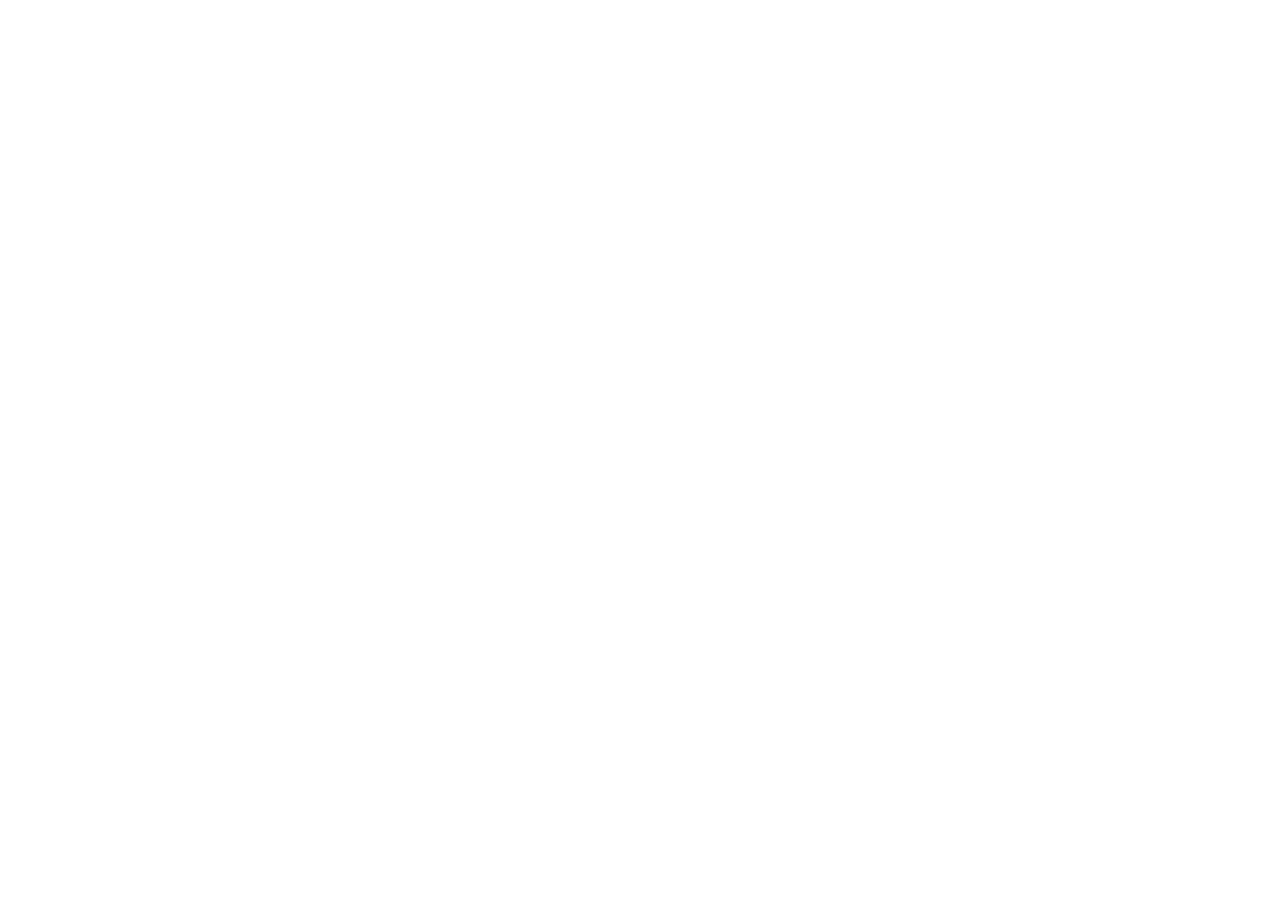
==== index.html @ b456aa0b "web game" ====
<!doctype html>
<html lang="en">
  <head>
    <meta charset="UTF-8">
    <meta name="viewport" content="width=device-width, initial-scale=1">
    <link rel="stylesheet" href="styles.css">
  </head>
  <body>
    <div id="inputs">
      <form id="guess-form">
        <input id="guess" autocomplete="off">
      </form>
      <div id="toast" class="hidden">&nbsp;</div>
      <div id="letters"></div>
    </div>
    <div id="outputs">
      <div id="progress"></div>
      <div id="guesses"></div>
    </div>
    <script type="module">
import Game from './game.js';

const DEBUG = true;

const game = new Game('hard');

if (DEBUG) window.game = game;
    </script>
  </body>
</html>
---- styles.css ----
* {
  box-sizing: border-box;
}

body {
  display: flex;
  margin: 0;
  padding: 0
  font-family: sans-serif;
  height: 100vh;
}

#inputs {
  display: flex;
  flex-direction: column;
  align-items: center;
  justify-content: center;
}

#outputs {
  display: flex;
  flex-direction: column;
}

#guess-form {
  margin-bottom: 10px;
}

#guess {
  border: none;
  color: #222;
  font-size: 60px;
  text-align: center;
  text-transform: uppercase;
  caret-color: gold;
}
#guess:focus {
  outline: none;
}

#toast {
  content: '';
  border-radius: 3px;
  padding: 5px 10px;
  min-height: 28px;
  background-color: #222;
  color: #eee;
  font-size: 18px;
  transition: all 100ms;
}
#toast.hidden {
  opacity: 0;
}

#letters {
  width: 300px;
  margin: 25px 0 0 -10px;
}
.letter {
  position: relative;
  border: none;
  padding: 0;
  margin: 0;
  width: 60px;
  height: 104px;
  background-color: #eee;
  color: #222;
  font-size: 60px;
}
.letter:before,
.letter:after {
  content: '';
  position: absolute;
  top: 0;
  width: 0;
  border-top: 52px solid transparent;
  border-bottom: 52px solid transparent;
}
.letter:before {
  left: -30px;
  border-right: 30px solid #eee;
}
.letter:after {
  right: -30px;
  border-left: 30px solid #eee;
}

.letter.base {
  background-color: gold;
}
.letter.base:before {
  border-right-color: gold;
}
.letter.base:after {
  border-left-color: gold;
}

.letter:focus {
  outline: none;
}
.letter:active {
  background-color: #ddd;
}
.letter:active:before {
  border-right-color: #ddd;
}
.letter:active:after {
  border-left-color: #ddd;
}

.letter,
.letter:before,
.letter:after {
  transition: all 100ms;
}

.letter.base:active {
  background-color: hsla(51, 100%, 45%, 1);
}
.letter.base:active:before {
  border-right-color: hsla(51, 100%, 45%, 1);
}
.letter.base:active:after {
  border-left-color: hsla(51, 100%, 45%, 1);
}

.letter:nth-child(n+2) {
  margin-top: -50px;
}
.letter:nth-child(n+5) {
  margin-top: -48px;
}
.letter:nth-child(1),
.letter:nth-child(4),
.letter:nth-child(7) {
  margin-left: 125px;
  margin-right: 120px;
}
.letter:nth-child(2),
.letter:nth-child(5) {
  margin-left: 30px;
  margin-right: 130px;
}

#progress {
  font-size: 26px;
  color: #222;
}

#guesses {
  columns: auto auto;
}

.guess {
  margin-bottom: 15px;
  text-transform: uppercase;
  font-size: 30px;
  color: #222;
}
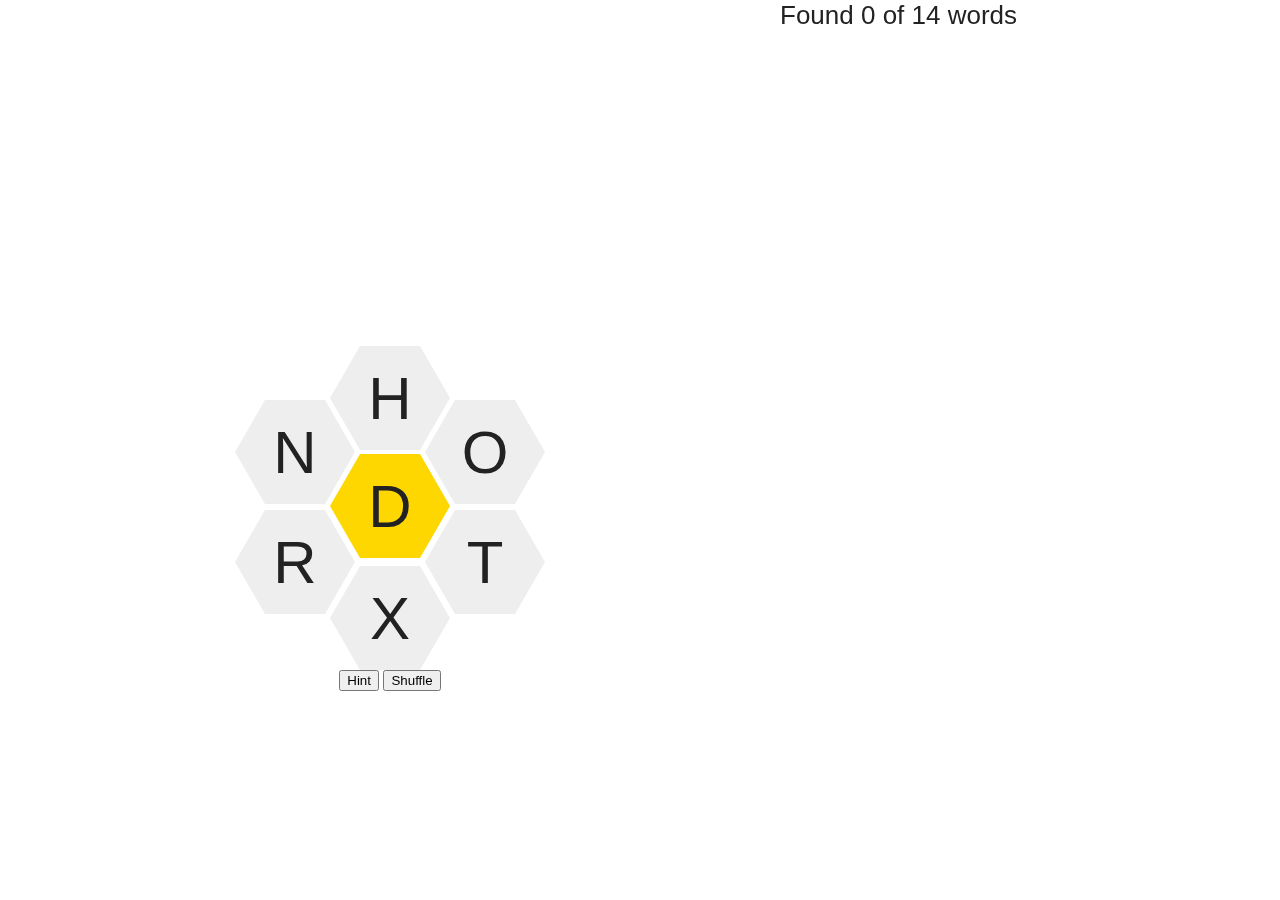
==== commit 72eef63a: "url params, buttons" ====
--- a/index.html
+++ b/index.html
@@ -12,6 +12,10 @@
       </form>
       <div id="toast" class="hidden">&nbsp;</div>
       <div id="letters"></div>
+      <div id="controls">
+        <button id="hint">Hint</button>
+        <button id="shuffle">Shuffle</button>
+      </div>
     </div>
     <div id="outputs">
       <div id="progress"></div>
@@ -22,9 +26,9 @@
 
 const DEBUG = true;
 
-const game = new Game('hard');
+const game = new Game();
 
 if (DEBUG) window.game = game;
     </script>
   </body>
-</html>+</html>
--- a/styles.css
+++ b/styles.css
@@ -5,7 +5,7 @@
 body {
   display: flex;
   margin: 0;
-  padding: 0
+  padding: 0;
   font-family: sans-serif;
   height: 100vh;
 }
@@ -156,4 +156,4 @@
   text-transform: uppercase;
   font-size: 30px;
   color: #222;
-}+}
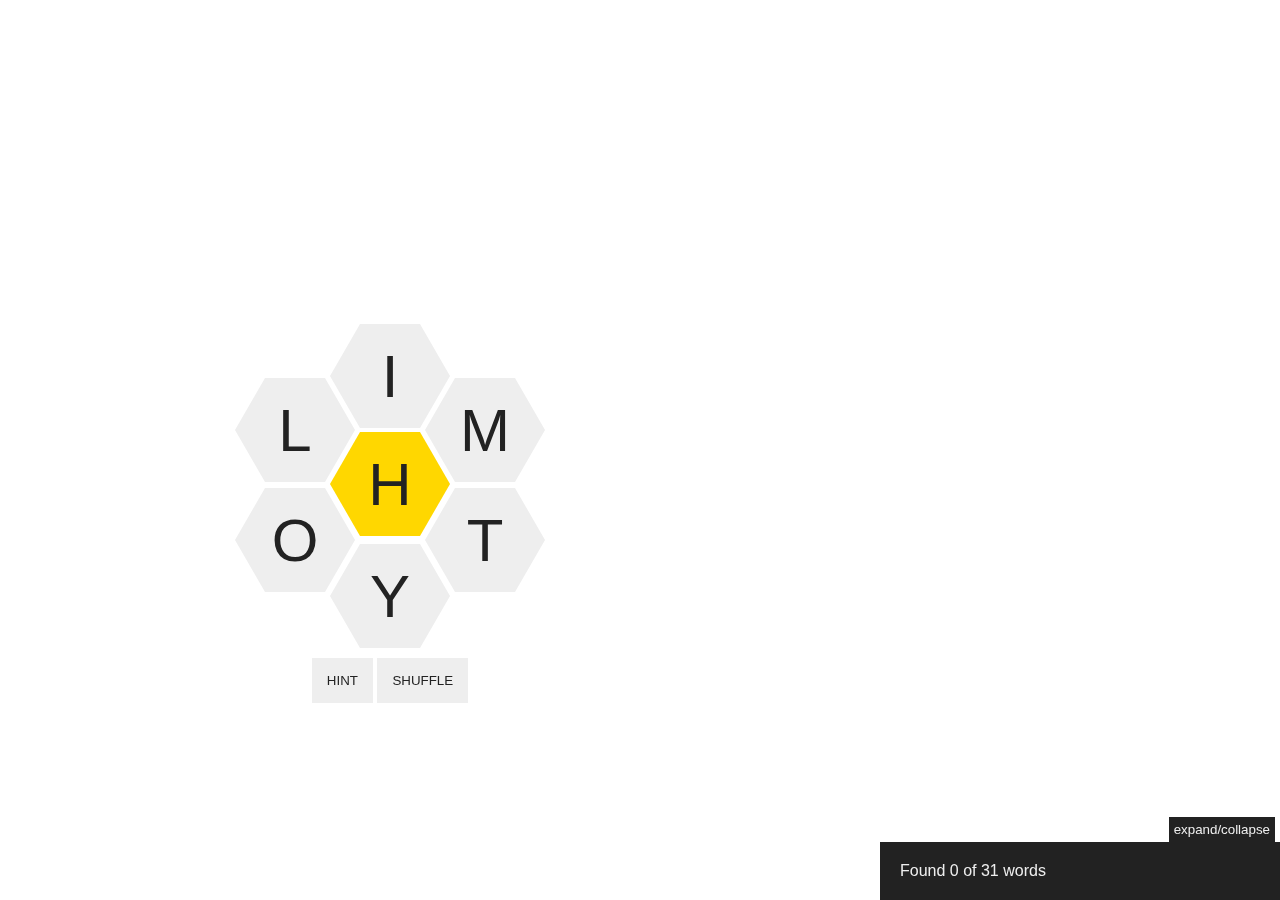
==== commit 59f7144d: "game stats and features" ====
--- a/index.html
+++ b/index.html
@@ -18,8 +18,19 @@
       </div>
     </div>
     <div id="outputs">
-      <div id="progress"></div>
       <div id="guesses"></div>
+    </div>
+    <div id="stats">
+      <div id="progress-bar"></div>
+      <button id="toggle-stats">expand/collapse</button>
+      <div>Found <span id="found">0</span> of <span id="total">0</span> words</div>
+      <div id="expanded-stats" class="hidden">
+        <div>Longest word: <span id="longest">0</span> letters</div>
+        <div>Most distinct letters: <span id="most-letters">0</span></div>
+        <div>Average word length: <span id="avg-length">0</span> letters</div>
+        <div>Words per minute: <span id="wpm">0</span></div>
+        <div>Hints used: <span id="hints">0</span></div>
+      </div>
     </div>
     <script type="module">
 import Game from './game.js';
--- a/styles.css
+++ b/styles.css
@@ -18,8 +18,7 @@
 }
 
 #outputs {
-  display: flex;
-  flex-direction: column;
+  width: 100%;
 }
 
 #guess-form {
@@ -98,13 +97,16 @@
 .letter:focus {
   outline: none;
 }
-.letter:active {
+.letter:active,
+.letter.active {
   background-color: #ddd;
 }
-.letter:active:before {
+.letter:active:before,
+.letter.active:before {
   border-right-color: #ddd;
 }
-.letter:active:after {
+.letter:active:after,
+.letter.active:after {
   border-left-color: #ddd;
 }
 
@@ -142,18 +144,71 @@
   margin-right: 130px;
 }
 
+#controls {
+  margin: 10px 0;
+}
+#controls button {
+  border: none;
+  padding: 15px;
+  background-color: #eee;
+  color: #222;
+  text-transform: uppercase;:
+  font-size: 18px;
+}
+#controls button:focus,
+#controls button:active {
+  outline: none;
+  background-color: #ddd;
+}
+
 #progress {
   font-size: 26px;
   color: #222;
 }
 
 #guesses {
-  columns: auto auto;
+  overflow: auto;
+  max-height: 100vh;
+  display: flex;
+  flex-direction: column;
+  flex-wrap: wrap;
 }
 
 .guess {
   margin-bottom: 15px;
+  margin-right: 15px;
   text-transform: uppercase;
-  font-size: 30px;
-  color: #222;
-}
+  font-size: 24px;
+  color: #222;
+}
+
+#stats {
+  position: fixed;
+  bottom: 0;
+  right: 0;
+  padding: 20px;
+  width: 400px;
+  background-color: #222;
+  color: #eee;
+  max-height: 100vh;
+}
+#toggle-stats {
+  position: absolute;;
+  bottom: 100%;
+  right: 5px;
+  border: none;
+  padding: 5px;
+  background-color: #222;
+  color: #eee;
+}
+#expanded-stats.hidden {
+  display: none;
+}
+#progress-bar {
+  content: '';
+  position: absolute;
+  top: 2px;
+  left: 0;
+  height: 2px;
+  background-color: gold;
+}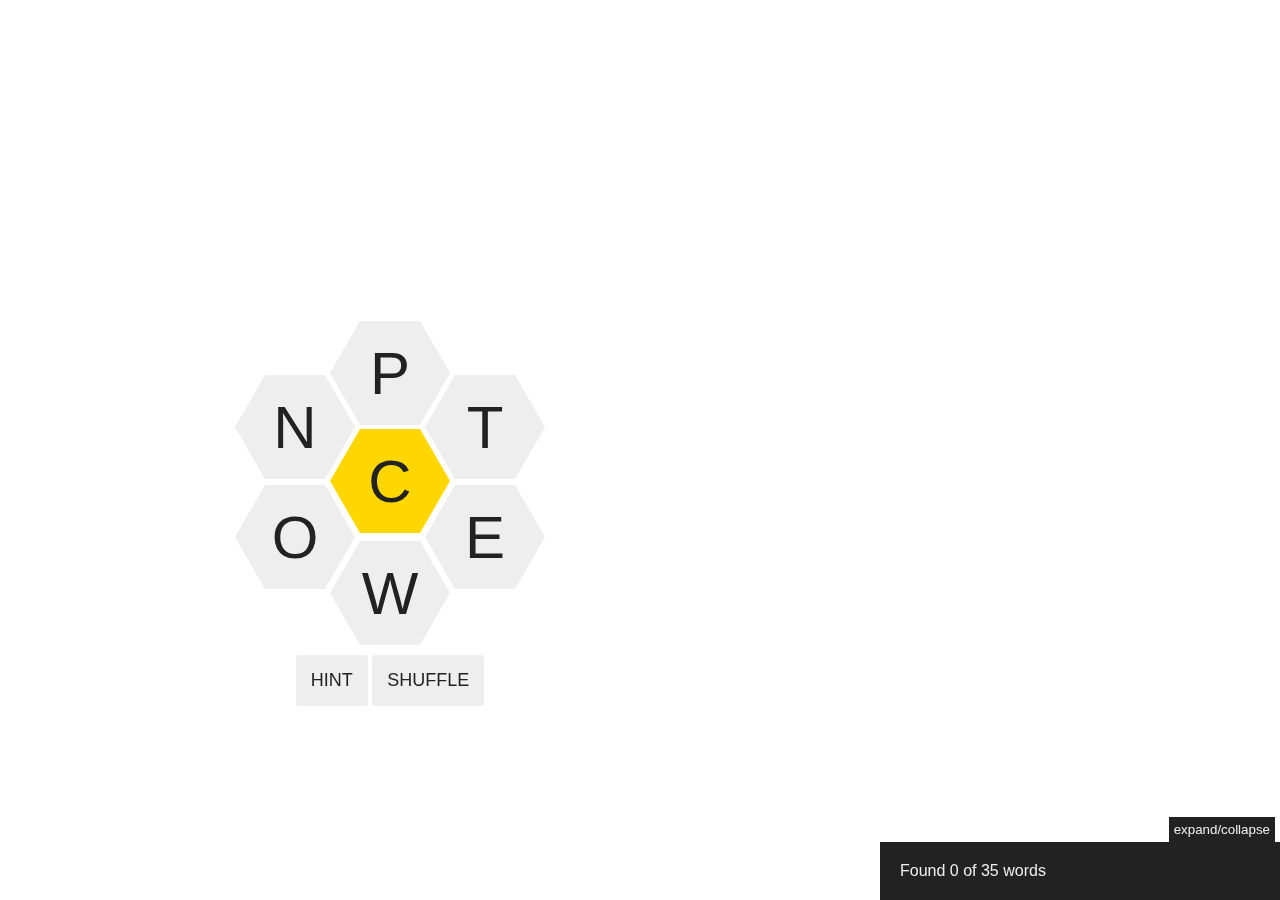
==== commit 480e1252: "GA" ====
--- a/index.html
+++ b/index.html
@@ -4,6 +4,14 @@
     <meta charset="UTF-8">
     <meta name="viewport" content="width=device-width, initial-scale=1">
     <link rel="stylesheet" href="styles.css">
+    <script async src="https://www.googletagmanager.com/gtag/js?id=UA-27898822-2"></script>
+    <script>
+      window.dataLayer = window.dataLayer || [];
+      function gtag(){dataLayer.push(arguments);}
+      gtag('js', new Date());
+
+      gtag('config', 'UA-27898822-2');
+    </script>
   </head>
   <body>
     <div id="inputs">
--- a/styles.css
+++ b/styles.css
@@ -50,6 +50,16 @@
 #toast.hidden {
   opacity: 0;
 }
+#toast.good {
+  background-color: gold;
+  color: #222;
+}
+#toast.bad {
+  background-color: red;
+}
+#toast.magic {
+  background-color: purple;
+}
 
 #letters {
   width: 300px;
@@ -149,10 +159,11 @@
 }
 #controls button {
   border: none;
+  border-radius: 3px;
   padding: 15px;
   background-color: #eee;
   color: #222;
-  text-transform: uppercase;:
+  text-transform: uppercase;
   font-size: 18px;
 }
 #controls button:focus,
@@ -172,6 +183,7 @@
   display: flex;
   flex-direction: column;
   flex-wrap: wrap;
+  padding: 60px 0;
 }
 
 .guess {
@@ -180,6 +192,9 @@
   text-transform: uppercase;
   font-size: 24px;
   color: #222;
+}
+.guess.cheat {
+  color: purple;
 }
 
 #stats {
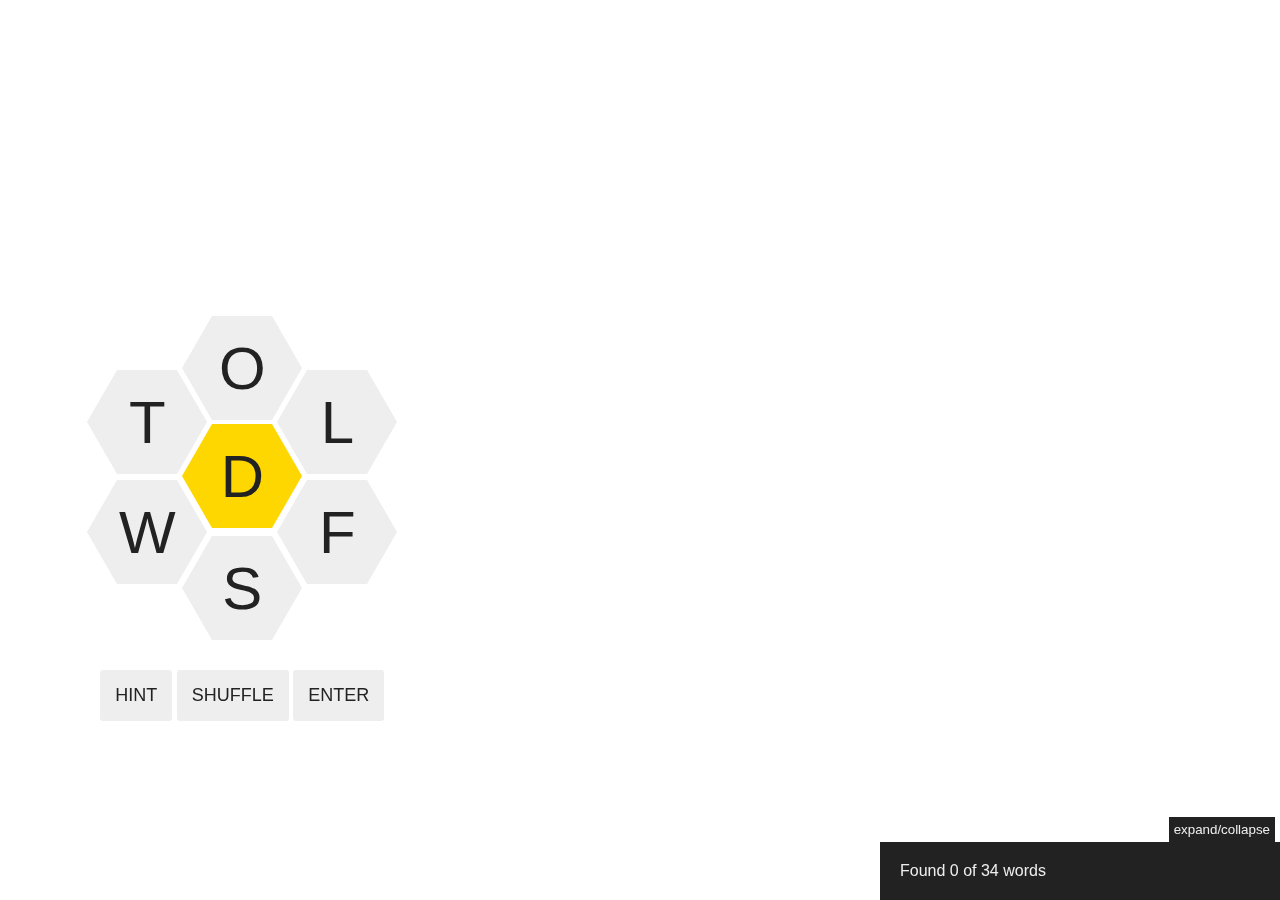
==== commit fedba663: "mobile layout" ====
--- a/index.html
+++ b/index.html
@@ -21,8 +21,9 @@
       <div id="toast" class="hidden">&nbsp;</div>
       <div id="letters"></div>
       <div id="controls">
-        <button id="hint">Hint</button>
-        <button id="shuffle">Shuffle</button>
+        <button id="hint"><span class="shortcut">H</span>int</button>
+        <button id="shuffle"><span class="shortcut">S</span>huffle</button>
+        <button id="enter">Enter</button>
       </div>
     </div>
     <div id="outputs">
--- a/styles.css
+++ b/styles.css
@@ -26,6 +26,7 @@
 }
 
 #guess {
+  width: 100%;
   border: none;
   color: #222;
   font-size: 60px;
@@ -155,7 +156,7 @@
 }
 
 #controls {
-  margin: 10px 0;
+  margin-top: 30px;
 }
 #controls button {
   border: none;
@@ -185,16 +186,22 @@
   flex-wrap: wrap;
   padding: 60px 0;
 }
-
-.guess {
+.guess-wrapper {
   margin-bottom: 15px;
   margin-right: 15px;
+}
+.guess {
+  border-radius: 3px;
+  padding: 5px;
   text-transform: uppercase;
   font-size: 24px;
   color: #222;
 }
 .guess.cheat {
   color: purple;
+}
+.guess.pangram {
+  background-color: gold;
 }
 
 #stats {
@@ -226,4 +233,15 @@
   left: 0;
   height: 2px;
   background-color: gold;
+}
+
+@media (max-width: 900px) {
+  body {
+    flex-direction: column;
+  }
+  #guesses {
+    flex-direction: row;
+    max-height: unset;
+    max-width: 100vw;
+  }
 }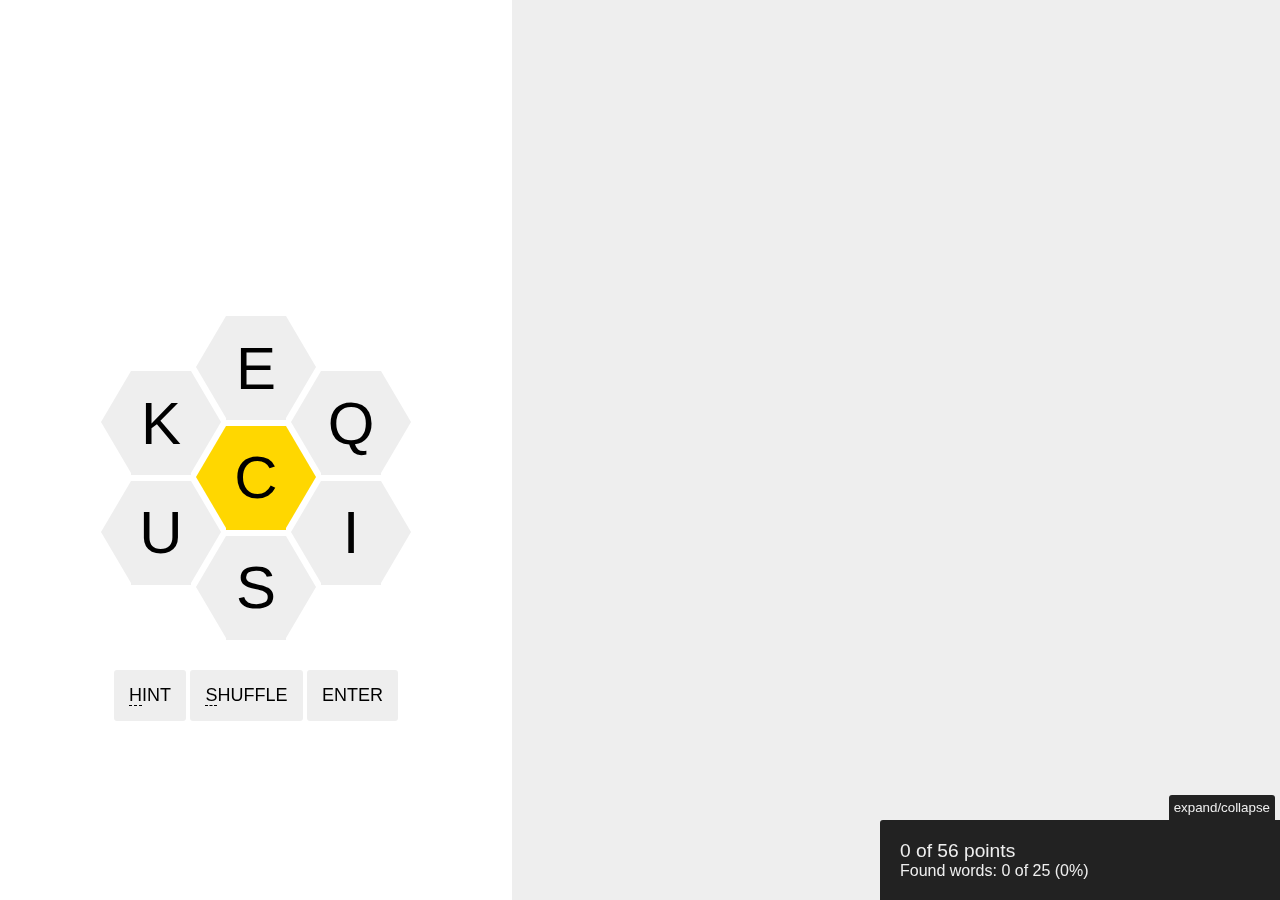
==== commit 3989177d: "points" ====
--- a/index.html
+++ b/index.html
@@ -32,7 +32,8 @@
     <div id="stats">
       <div id="progress-bar"></div>
       <button id="toggle-stats">expand/collapse</button>
-      <div>Found <span id="found">0</span> of <span id="total">0</span> words</div>
+      <div id="points"><span id="num-points">0</span> of <span id="max-points">0</span> points</div>
+      <div>Found words: <span id="found">0</span> of <span id="total">0</span> (<span id="found-pct">0%</span>)</div>
       <div id="expanded-stats" class="hidden">
         <div>Longest word: <span id="longest">0</span> letters</div>
         <div>Most distinct letters: <span id="most-letters">0</span></div>
--- a/styles.css
+++ b/styles.css
@@ -1,3 +1,13 @@
+:root {
+  --bg-color: #eee;
+  --dark-bg-color: #ddd;
+  --text-color: #222;
+  --accent-color: gold;
+  --dark-accent-color: hsla(51, 100%, 45%, 1);
+  --magic-color: purple;
+  --error-color: red;
+}
+
 * {
   box-sizing: border-box;
 }
@@ -8,6 +18,7 @@
   padding: 0;
   font-family: sans-serif;
   height: 100vh;
+  color: var(--text-color);
 }
 
 #inputs {
@@ -15,10 +26,12 @@
   flex-direction: column;
   align-items: center;
   justify-content: center;
+  min-width: 40%;
 }
 
 #outputs {
   width: 100%;
+  background-color: var(--bg-color);
 }
 
 #guess-form {
@@ -28,11 +41,10 @@
 #guess {
   width: 100%;
   border: none;
-  color: #222;
   font-size: 60px;
   text-align: center;
   text-transform: uppercase;
-  caret-color: gold;
+  caret-color: var(--accent-color);
 }
 #guess:focus {
   outline: none;
@@ -43,8 +55,9 @@
   border-radius: 3px;
   padding: 5px 10px;
   min-height: 28px;
-  background-color: #222;
-  color: #eee;
+  /* Inverted colors */
+  background-color: var(--text-color);
+  color: var(--bg-color);
   font-size: 18px;
   transition: all 100ms;
 }
@@ -52,30 +65,38 @@
   opacity: 0;
 }
 #toast.good {
-  background-color: gold;
-  color: #222;
+  background-color: var(--accent-color);
+  color: var(--text-color);
 }
 #toast.bad {
-  background-color: red;
+  background-color: var(--error-color);
 }
 #toast.magic {
-  background-color: purple;
+  background-color: var(--magic-color);
 }
 
 #letters {
-  width: 300px;
-  margin: 25px 0 0 -10px;
+  --hex-size: 60px;
+  /* This is the value of sin(120)/sin(30) AKA sqrt(3). */
+  /* CSS has no native sin() or sqrt() support yet. */
+  --hex-ratio: 1.7320508075688776;
+  --hex-width: var(--hex-size);
+  --hex-height: calc(var(--hex-ratio) * var(--hex-width));
+  --hex-gap: 5px;
+}
+#letters {
+  width: calc(5 * var(--hex-width) + (2 * var(--hex-gap)));
+  margin-top: 25px;
 }
 .letter {
   position: relative;
   border: none;
   padding: 0;
   margin: 0;
-  width: 60px;
-  height: 104px;
-  background-color: #eee;
-  color: #222;
-  font-size: 60px;
+  width: var(--hex-width);
+  height: var(--hex-height);
+  background-color: var(--bg-color);
+  font-size: var(--hex-size);
 }
 .letter:before,
 .letter:after {
@@ -83,26 +104,27 @@
   position: absolute;
   top: 0;
   width: 0;
-  border-top: 52px solid transparent;
-  border-bottom: 52px solid transparent;
+  border-top: calc(var(--hex-height) / 2) solid transparent;
+  border-bottom: calc(var(--hex-height) / 2) solid transparent;
 }
 .letter:before {
-  left: -30px;
-  border-right: 30px solid #eee;
+  /* width / 2 */
+  left: calc(-1 * var(--hex-width) / 2);
+  border-right: calc(var(--hex-width) / 2) solid var(--bg-color);
 }
 .letter:after {
-  right: -30px;
-  border-left: 30px solid #eee;
+  right: calc(-1 * var(--hex-width) / 2);
+  border-left: calc(var(--hex-width) / 2) solid var(--bg-color);
 }
 
 .letter.base {
-  background-color: gold;
+  background-color: var(--accent-color);
 }
 .letter.base:before {
-  border-right-color: gold;
+  border-right-color: var(--accent-color);
 }
 .letter.base:after {
-  border-left-color: gold;
+  border-left-color: var(--accent-color);
 }
 
 .letter:focus {
@@ -110,15 +132,15 @@
 }
 .letter:active,
 .letter.active {
-  background-color: #ddd;
+  background-color: var(--dark-bg-color);
 }
 .letter:active:before,
 .letter.active:before {
-  border-right-color: #ddd;
+  border-right-color: var(--dark-bg-color);
 }
 .letter:active:after,
 .letter.active:after {
-  border-left-color: #ddd;
+  border-left-color: var(--dark-bg-color);
 }
 
 .letter,
@@ -127,32 +149,33 @@
   transition: all 100ms;
 }
 
-.letter.base:active {
-  background-color: hsla(51, 100%, 45%, 1);
-}
-.letter.base:active:before {
-  border-right-color: hsla(51, 100%, 45%, 1);
-}
-.letter.base:active:after {
-  border-left-color: hsla(51, 100%, 45%, 1);
-}
-
-.letter:nth-child(n+2) {
-  margin-top: -50px;
-}
+.letter.base:active,
+.letter.base.active {
+  background-color: var(--dark-accent-color);
+}
+.letter.base:active:before,
+.letter.base.active:before {
+  border-right-color: var(--dark-accent-color);
+}
+.letter.base:active:after,
+.letter.base.active:after {
+  border-left-color: var(--dark-accent-color);
+}
+
+.letter:nth-child(n+2),
 .letter:nth-child(n+5) {
-  margin-top: -48px;
+  margin-top: calc((-1 * var(--hex-height) / 2) + var(--hex-gap) / var(--hex-ratio));
 }
 .letter:nth-child(1),
 .letter:nth-child(4),
 .letter:nth-child(7) {
-  margin-left: 125px;
-  margin-right: 120px;
+  margin-left: calc(2 * var(--hex-width) + var(--hex-gap));
+  margin-right: calc(2 * var(--hex-width) + var(--hex-gap));
 }
 .letter:nth-child(2),
 .letter:nth-child(5) {
-  margin-left: 30px;
-  margin-right: 130px;
+  margin-left: calc(var(--hex-width) / 2);
+  margin-right: calc(2 * var(--hex-width) + 2 * var(--hex-gap));
 }
 
 #controls {
@@ -162,20 +185,21 @@
   border: none;
   border-radius: 3px;
   padding: 15px;
-  background-color: #eee;
-  color: #222;
+  background-color: var(--bg-color);
   text-transform: uppercase;
   font-size: 18px;
 }
 #controls button:focus,
 #controls button:active {
   outline: none;
-  background-color: #ddd;
+  background-color: var(--dark-bg-color);
+}
+.shortcut {
+  border-bottom: 1px dashed;
 }
 
 #progress {
   font-size: 26px;
-  color: #222;
 }
 
 #guesses {
@@ -195,10 +219,9 @@
   padding: 5px;
   text-transform: uppercase;
   font-size: 24px;
-  color: #222;
-}
-.guess.cheat {
-  color: purple;
+}
+.guess.magic {
+  color: var(--magic-color);
 }
 .guess.pangram {
   background-color: gold;
@@ -208,20 +231,29 @@
   position: fixed;
   bottom: 0;
   right: 0;
+  border-top-left-radius: 3px;
   padding: 20px;
   width: 400px;
-  background-color: #222;
-  color: #eee;
+  /* Inverted colors */
+  background-color: var(--text-color);
+  color: var(--bg-color);
   max-height: 100vh;
 }
 #toggle-stats {
-  position: absolute;;
+  position: absolute;
   bottom: 100%;
   right: 5px;
+  border-radius: 3px 3px 0 0;
   border: none;
   padding: 5px;
-  background-color: #222;
-  color: #eee;
+  /* Inverted colors */
+  background-color: var(--text-color);
+  color: var(--bg-color);
+}
+#toggle-stats:focus,
+#toggle-stats:active {
+  outline: none;
+  color: var(--accent-color);
 }
 #expanded-stats.hidden {
   display: none;
@@ -232,16 +264,38 @@
   top: 2px;
   left: 0;
   height: 2px;
-  background-color: gold;
-}
-
-@media (max-width: 900px) {
+  background-color: var(--accent-color);
+}
+#points {
+  font-size: 1.2rem;
+}
+
+@media screen and (max-width: 900px) and (orientation: portrait) {
   body {
     flex-direction: column;
+  }
+  #outputs {
+    margin-top: 30px;
+    height: 100%;
   }
   #guesses {
     flex-direction: row;
     max-height: unset;
     max-width: 100vw;
   }
+}
+@media screen and (max-width: 900px) and (orientation: landscape) {
+  #toast {
+    position: absolute;
+    top: 10px;
+    left: 50%;
+    transform: translateX(-50%);
+  }
+  #letters {
+    --hex-size: 45px;
+    margin-top: 10px;
+  }
+  #controls {
+    margin-top: 10px;
+  }
 }